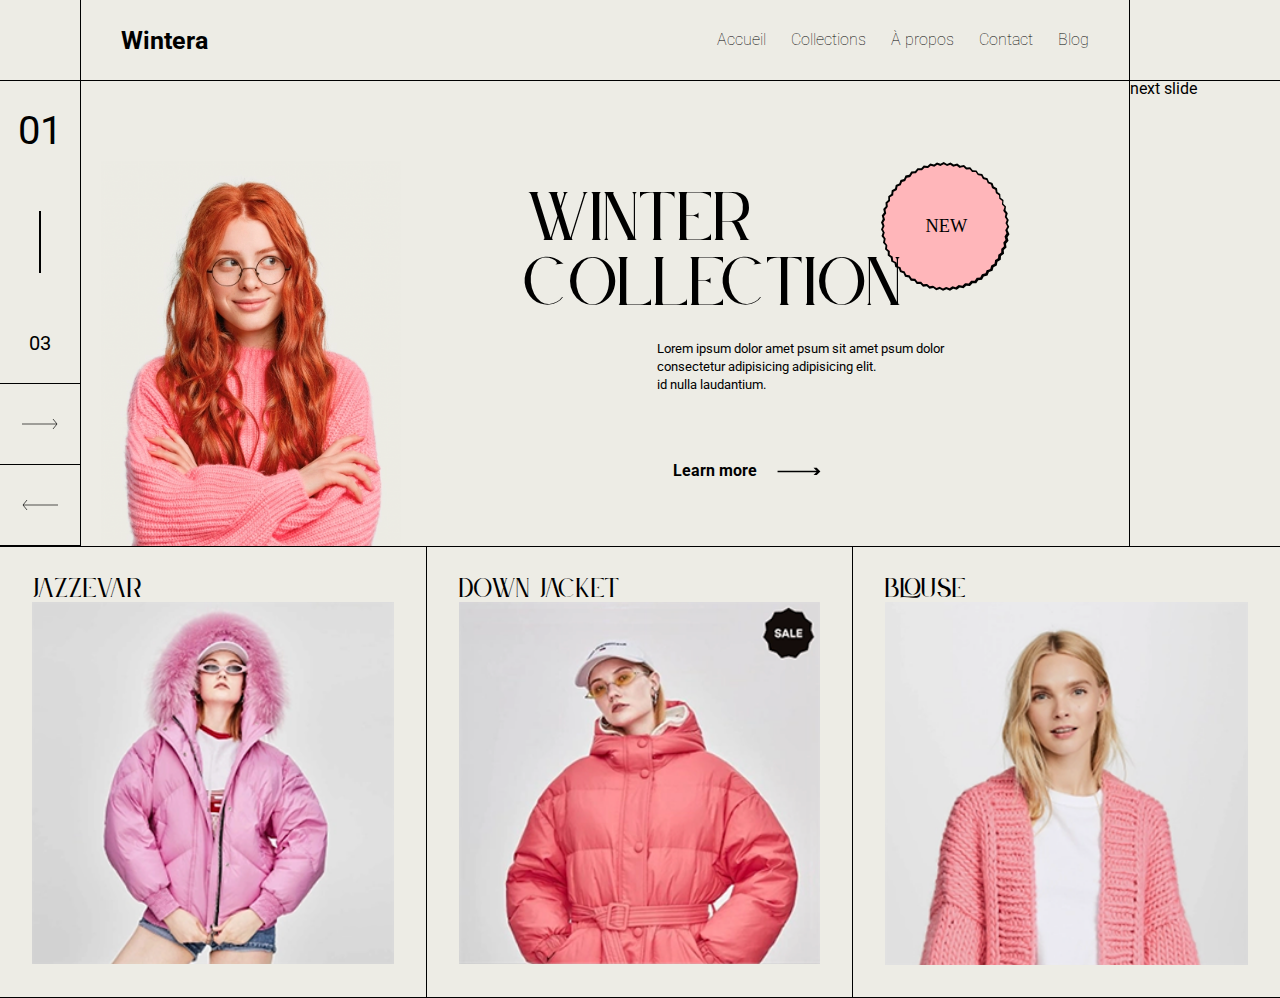
==== index.html @ 574fd21c "test xav" ====
<!DOCTYPE html>
<html lang="fr">

<head>
  <meta charset="UTF-8" />
  <meta http-equiv="X-UA-Compatible" content="IE=edge" />
  <link rel="stylesheet" href="style.css">
  <meta name="viewport" content="width=device-width, initial-scale=1.0" />
  <link rel="stylesheet" href="https://cdnjs.cloudflare.com/ajax/libs/font-awesome/6.3.0/css/all.min.css"
    integrity="sha512-SzlrxWUlpfuzQ+pcUCosxcglQRNAq/DZjVsC0lE40xsADsfeQoEypE+enwcOiGjk/bSuGGKHEyjSoQ1zVisanQ=="
    crossorigin="anonymous" referrerpolicy="no-referrer" />
  <meta name="description" content="Vêtements femme : Business, Casual et fashion | 
  Shoppez les vêtements de vos rêves. Envie d’une allure stylée et de qualité 
  Découvrez nos collections 100% made in France" />
  <title>Wintera, boutique de vêtement tendance</title>
</head>

<body>
  <header>


    <div class="left-header menu_burger">
      <i class="fa-solid fa-bars"></i>
    </div>


    <div class="middle-header">
      <div class="title_acceuil">
        <a href="Wintera">Wintera</a>
      </div>
      <nav>
        <ul>
          <li>Accueil</li>
          <li>Collections</li>
          <li>À propos</li>
          <li>Contact</li>
          <li>Blog</li>
        </ul>
      </nav>
    </div>

    <div class="right-header">
      <div>
        <i class="fa-solid fa-magnifying-glass"></i>
      </div>
      <div>
        <i class="fa-sharp fa-solid fa-cart-shopping"></i>
      </div>
    </div>

  </header>

  <section class="group_slide">

    <div class="left-group-slide">
      <div>
        <div class="folio3">01</div>
        <div class="border"></div>
        <div class="folio1">03</div>
      </div>

      <div>
        <div class="slide_left">
          <svg width="36" height="12" viewBox="0 0 36 12" fill="none" xmlns="http://www.w3.org/2000/svg">
            <path d="M0 6H35" stroke="black" stroke-width="0.67" stroke-miterlimit="10"/>
            <path d="M31 1L35 6Z" fill="white"/>
            <path d="M31 1L35 6" stroke="black" stroke-width="0.67" stroke-miterlimit="10"/>
            <path d="M31 11L35 6Z" fill="white"/>
            <path d="M31 11L35 6" stroke="black" stroke-width="0.67" stroke-miterlimit="10"/>
            </svg>
            
            
            
        </div>
        <div class="slide_right">
          <svg width="36" height="12" viewBox="0 0 36 12" fill="none" xmlns="http://www.w3.org/2000/svg">
            <path d="M36 6L1 6" stroke="black" stroke-width="0.67" stroke-miterlimit="10"/>
            <path d="M5 11L1 6Z" fill="white"/>
            <path d="M5 11L1 6" stroke="black" stroke-width="0.67" stroke-miterlimit="10"/>
            <path d="M5 1L1 6Z" fill="white"/>
            <path d="M5 1L1 6" stroke="black" stroke-width="0.67" stroke-miterlimit="10"/>
            </svg>
            
        </div>
      </div>

    </div>

    <div class="portrait_section">
      <img src="images/portrait_collection.png" alt="portrait collection">
    </div>

    <div class="collection">

      <h1>WINTER <br>COLLECTION</h1>
      <div class="past_new">
      <img src="images/pastille_new.svg" alt="new">
    </div>
      <p>Lorem ipsum dolor amet psum sit amet psum dolor <br>consectetur adipisicing adipisicing elit. <br>
        id nulla laudantium.</p>
      
      <div class="fleche_lien">
        <a href="Learn more">Learn more</a>
        <img src="images/fleche_lien.svg" alt="icone fleche droite">
      </div>


    </div>

    <div class="right_group_slide">
      next slide
    </div>

  </section>





  <section class="cards">
    <div>
      <h2>JAZZEVAR</h2>
      <img src="images/JAZZEVAR.png" alt="Doudoune rose avec capuche fourrure">
    </div>
    <div>
      <h2>DOWN JACKET</h2>
      <img src="images/down_jacket_rose.png" alt="Doudoune longue rose avec capuche et ceinture">
    </div>
    <div>
      <h2>BLOUSE</h2>
      <img src="images/gilet_rose.png" alt="gilet rose">
    </div>
  
  </section>


</body>

</html>
---- style.css ----
@import url("https://fonts.googleapis.com/css2?family=Open+Sans:wght@300&family=Roboto:wght@300;400&display=swap");
html,
body,
div,
span,
applet,
object,
iframe,
h1,
h2,
h3,
h4,
h5,
h6,
p,
blockquote,
pre,
a,
abbr,
acronym,
address,
big,
cite,
code,
del,
dfn,
em,
img,
ins,
kbd,
q,
s,
samp,
small,
strike,
strong,
sub,
sup,
tt,
var,
b,
u,
i,
center,
dl,
dt,
dd,
ol,
ul,
li,
fieldset,
form,
label,
legend,
table,
caption,
tbody,
tfoot,
thead,
tr,
th,
td,
article,
aside,
canvas,
details,
embed,
figure,
figcaption,
footer,
header,
hgroup,
menu,
nav,
output,
ruby,
section,
summary,
time,
mark,
audio,
video {
  margin: 0;
  padding: 0;
  border: 0;
  font-size: 100%;
  font: inherit;
  vertical-align: baseline;
}

article,
aside,
details,
figcaption,
figure,
footer,
header,
hgroup,
menu,
nav,
section {
  display: block;
}

body {
  line-height: 1;
}

ol,
ul {
  list-style: none;
}

blockquote,
q {
  quotes: none;
}

blockquote:before,
blockquote:after,
q:before,
q:after {
  content: "";
  content: none;
}

table {
  border-collapse: collapse;
  border-spacing: 0;
}

img {
  display: block;
}

@font-face {
  font-family: "Le Jour Serif Personal Use";
  src: url("/fonts/LeJour-Serif.eot");
  src: url("/fonts/LeJour-Serif.eot?#iefix") format("embedded-opentype"), url("/fonts/LeJour-Serif.woff2") format("woff2"), url("/fonts/LeJour-Serif.woff") format("woff"), url("/fonts/LeJour-Serif.ttf") format("truetype"), url("/fonts/LeJour-Serif.svg#LeJour-Serif") format("svg");
  font-weight: normal;
  font-style: normal;
  font-display: swap;
}
.jourSerif, h1 {
  font-family: "Le Jour Serif Personal Use";
}

.Roboto, header .middle-header ul li, .title_acceuil a, body {
  font-family: "Roboto", sans-serif;
}

body {
  background-color: #edece5;
}

.menu_burger {
  color: #000000;
  cursor: pointer;
  transition: 0.8s;
}
.menu_burger:hover {
  color: #ffb6ba;
}

ul {
  display: flex;
  cursor: cell;
}

li {
  transition: 0.8s;
}
li:hover {
  color: #ffb6ba;
}

.fa-magnifying-glass {
  transition: 0.8s;
  cursor: pointer;
}
.fa-magnifying-glass:hover {
  color: #ffb6ba;
}

.title_acceuil a {
  text-decoration: none;
  color: black;
  font-size: 25px;
}

header {
  border-bottom: solid 1px;
  height: 80px;
  color: black;
  display: flex;
}
header .middle-header {
  flex: 1;
  display: flex;
  align-items: center;
  justify-content: space-between;
  padding: 0 40px;
  border-right: 1px solid black;
}
header .middle-header ul {
  display: flex;
  flex-wrap: wrap;
  align-items: center;
  gap: 25px;
}
header .middle-header ul li {
  font-weight: lighter;
}
header .left-header {
  width: 80px;
  height: 100%;
  display: flex;
  justify-content: center;
  align-items: center;
  border-right: 1px solid black;
}
header .left-header .fa-bars {
  font-size: 25px;
}
header .fa-cart-shopping {
  font-size: 20px;
  padding: 15px;
  transition: 0.8s;
  cursor: pointer;
}
header .fa-cart-shopping:hover {
  color: #ffb6ba;
}
header .right-header {
  width: 150px;
  height: 100%;
  display: flex;
  justify-content: center;
  align-items: center;
}
header .right-header .fa-magnifying-glass {
  font-size: 20px;
  padding: 15px;
}

.group_slide {
  display: flex;
}
.group_slide > div:nth-child(1) {
  border-right: 1px solid black;
}
.group_slide > div:last-child {
  border-left: 1px solid black;
}
.group_slide .left-group-slide {
  display: flex;
  flex-direction: column;
  width: 80px;
}
.group_slide .left-group-slide > div:nth-child(1) {
  height: calc(100% - 160px);
  display: flex;
  flex-direction: column;
  align-items: center;
  justify-content: space-around;
  border-bottom: solid 1px;
}
.group_slide .left-group-slide > div:nth-child(1) .border {
  border: solid 1px #000;
  height: 60px;
}
.group_slide .left-group-slide .folio1 {
  font-family: "Roboto", sans-serif;
  font-size: 20px;
  text-align: center;
}
.group_slide .left-group-slide .folio3 {
  font-family: "Roboto", sans-serif;
  font-size: 40px;
  text-align: center;
}
.group_slide .left-group-slide .slide_left {
  height: 80px;
  display: flex;
  justify-content: center;
  align-items: center;
  border-bottom: solid 1px;
}
.group_slide .left-group-slide .slide_left:hover {
  background-color: #000000;
}
.group_slide .left-group-slide .slide_left:hover svg path {
  stroke: white;
  fill: white;
}
.group_slide .left-group-slide .slide_right {
  height: 80px;
  display: flex;
  justify-content: center;
  align-items: center;
  border-bottom: solid 1px;
}
.group_slide .left-group-slide .slide_right:hover {
  background-color: #000000;
}
.group_slide .left-group-slide .slide_right:hover svg path {
  stroke: white;
  fill: white;
}
.group_slide .collection {
  flex: 1;
}
.group_slide .collection h1 {
  font-size: 60px;
  line-height: 65px;
  padding-top: 80px;
  padding-right: 100px;
  z-index: 1;
}
.group_slide .collection p {
  font-size: small;
  padding-top: 20px;
  line-height: 18px;
  padding-left: 70px;
}

.right_group_slide {
  width: 150px;
}

.portrait_section img {
  height: auto;
  width: 300px;
  padding-top: 80px;
  padding-left: 20px;
}

.collection {
  display: flex;
  flex-direction: column;
  justify-content: center;
  align-items: center;
}
.collection .past_new {
  display: flex;
  top: 150px;
  right: 260px;
  position: absolute;
  width: 150px;
}

.group_slide {
  border-bottom: solid 1px;
}

.cards {
  display: grid;
  grid-template-columns: repeat(3, 1fr);
  grid-template-rows: 1fr;
  position: relative;
  border-bottom: solid 1px;
}
.cards:hover {
  cursor: pointer;
}
.cards div {
  display: block;
  padding: 2rem;
}
.cards div:not(:last-child) {
  border-right: solid 1px;
}
.cards div img {
  width: 100%;
}
.cards h2 {
  font-family: "Le Jour Serif Personal Use";
  font-size: 23px;
}

a {
  text-decoration: none;
  color: #000;
  font-weight: bold;
}

.fleche_lien {
  display: flex;
  align-items: center;
  width: 100%;
  justify-content: center;
  flex-direction: row;
  margin-top: 30px;
}
.fleche_lien img {
  width: 100px;
}/*# sourceMappingURL=style.css.map */
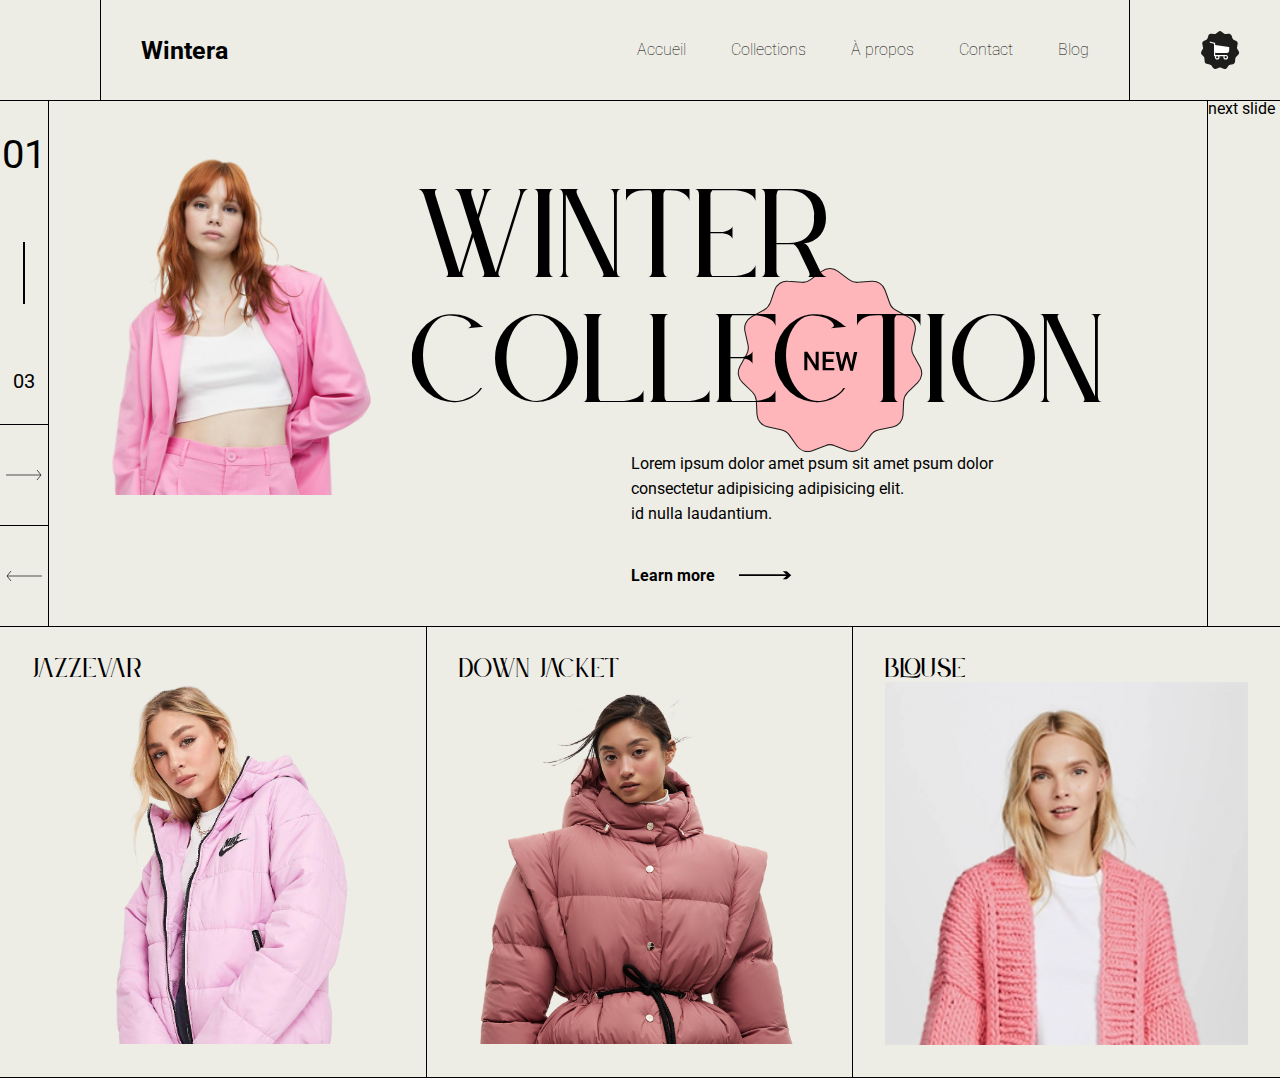
==== commit f17dbb55: "corrections" ====
--- a/index.html
+++ b/index.html
@@ -44,7 +44,7 @@
         <i class="fa-solid fa-magnifying-glass"></i>
       </div>
       <div>
-        <i class="fa-sharp fa-solid fa-cart-shopping"></i>
+        <img src="images/panier.svg" alt="panier" class="cart-shopping">
       </div>
     </div>
 
@@ -62,25 +62,25 @@
       <div>
         <div class="slide_left">
           <svg width="36" height="12" viewBox="0 0 36 12" fill="none" xmlns="http://www.w3.org/2000/svg">
-            <path d="M0 6H35" stroke="black" stroke-width="0.67" stroke-miterlimit="10"/>
-            <path d="M31 1L35 6Z" fill="white"/>
-            <path d="M31 1L35 6" stroke="black" stroke-width="0.67" stroke-miterlimit="10"/>
-            <path d="M31 11L35 6Z" fill="white"/>
-            <path d="M31 11L35 6" stroke="black" stroke-width="0.67" stroke-miterlimit="10"/>
-            </svg>
-            
-            
-            
+            <path d="M0 6H35" stroke="black" stroke-width="0.67" stroke-miterlimit="10" />
+            <path d="M31 1L35 6Z" fill="white" />
+            <path d="M31 1L35 6" stroke="black" stroke-width="0.67" stroke-miterlimit="10" />
+            <path d="M31 11L35 6Z" fill="white" />
+            <path d="M31 11L35 6" stroke="black" stroke-width="0.67" stroke-miterlimit="10" />
+          </svg>
+
+
+
         </div>
         <div class="slide_right">
           <svg width="36" height="12" viewBox="0 0 36 12" fill="none" xmlns="http://www.w3.org/2000/svg">
-            <path d="M36 6L1 6" stroke="black" stroke-width="0.67" stroke-miterlimit="10"/>
-            <path d="M5 11L1 6Z" fill="white"/>
-            <path d="M5 11L1 6" stroke="black" stroke-width="0.67" stroke-miterlimit="10"/>
-            <path d="M5 1L1 6Z" fill="white"/>
-            <path d="M5 1L1 6" stroke="black" stroke-width="0.67" stroke-miterlimit="10"/>
-            </svg>
-            
+            <path d="M36 6L1 6" stroke="black" stroke-width="0.67" stroke-miterlimit="10" />
+            <path d="M5 11L1 6Z" fill="white" />
+            <path d="M5 11L1 6" stroke="black" stroke-width="0.67" stroke-miterlimit="10" />
+            <path d="M5 1L1 6Z" fill="white" />
+            <path d="M5 1L1 6" stroke="black" stroke-width="0.67" stroke-miterlimit="10" />
+          </svg>
+
         </div>
       </div>
 
@@ -94,22 +94,22 @@
 
       <h1>WINTER <br>COLLECTION</h1>
       <div class="past_new">
-      <img src="images/pastille_new.svg" alt="new">
-    </div>
-      <p>Lorem ipsum dolor amet psum sit amet psum dolor <br>consectetur adipisicing adipisicing elit. <br>
-        id nulla laudantium.</p>
-      
-      <div class="fleche_lien">
-        <a href="Learn more">Learn more</a>
-        <img src="images/fleche_lien.svg" alt="icone fleche droite">
+        <img src="images/pastille_new.svg" alt="new">
+      </div>
+      <div>
+        <p>Lorem ipsum dolor amet psum sit amet psum dolor <br>consectetur adipisicing adipisicing elit. <br>
+          id nulla laudantium.</p>
+
+        <div class="fleche_lien">
+          <a href="Learn more">Learn more</a>
+          <img src="images/fleche_lien.svg" alt="icone fleche droite">
+        </div>
+      </div>
       </div>
 
-
-    </div>
-
-    <div class="right_group_slide">
-      next slide
-    </div>
+      <div class="right_group_slide">
+        next slide
+      </div>
 
   </section>
 
@@ -120,7 +120,7 @@
   <section class="cards">
     <div>
       <h2>JAZZEVAR</h2>
-      <img src="images/JAZZEVAR.png" alt="Doudoune rose avec capuche fourrure">
+      <img src="images/jazz-test.png" alt="Doudoune rose avec capuche fourrure">
     </div>
     <div>
       <h2>DOWN JACKET</h2>
@@ -130,7 +130,7 @@
       <h2>BLOUSE</h2>
       <img src="images/gilet_rose.png" alt="gilet rose">
     </div>
-  
+
   </section>
 
 
--- a/style.css
+++ b/style.css
@@ -164,7 +164,7 @@
 
 ul {
   display: flex;
-  cursor: cell;
+  cursor: pointer;
 }
 
 li {
@@ -190,7 +190,7 @@
 
 header {
   border-bottom: solid 1px;
-  height: 80px;
+  height: 100px;
   color: black;
   display: flex;
 }
@@ -206,13 +206,13 @@
   display: flex;
   flex-wrap: wrap;
   align-items: center;
-  gap: 25px;
+  gap: 45px;
 }
 header .middle-header ul li {
   font-weight: lighter;
 }
 header .left-header {
-  width: 80px;
+  width: 100px;
   height: 100%;
   display: flex;
   justify-content: center;
@@ -222,14 +222,13 @@
 header .left-header .fa-bars {
   font-size: 25px;
 }
-header .fa-cart-shopping {
-  font-size: 20px;
+header .cart-shopping {
   padding: 15px;
   transition: 0.8s;
   cursor: pointer;
 }
-header .fa-cart-shopping:hover {
-  color: #ffb6ba;
+header .cart-shopping:hover {
+  fill: #ffb6ba;
 }
 header .right-header {
   width: 150px;
@@ -242,6 +241,10 @@
   font-size: 20px;
   padding: 15px;
 }
+header .right-header .cart-shopping {
+  height: 40px;
+  width: 40px;
+}
 
 .group_slide {
   display: flex;
@@ -255,10 +258,10 @@
 .group_slide .left-group-slide {
   display: flex;
   flex-direction: column;
-  width: 80px;
+  width: 100px;
 }
 .group_slide .left-group-slide > div:nth-child(1) {
-  height: calc(100% - 160px);
+  height: calc(100% - 100px);
   display: flex;
   flex-direction: column;
   align-items: center;
@@ -280,7 +283,7 @@
   text-align: center;
 }
 .group_slide .left-group-slide .slide_left {
-  height: 80px;
+  height: 100px;
   display: flex;
   justify-content: center;
   align-items: center;
@@ -294,11 +297,10 @@
   fill: white;
 }
 .group_slide .left-group-slide .slide_right {
-  height: 80px;
-  display: flex;
-  justify-content: center;
-  align-items: center;
-  border-bottom: solid 1px;
+  height: 100px;
+  display: flex;
+  justify-content: center;
+  align-items: center;
 }
 .group_slide .left-group-slide .slide_right:hover {
   background-color: #000000;
@@ -311,17 +313,16 @@
   flex: 1;
 }
 .group_slide .collection h1 {
-  font-size: 60px;
-  line-height: 65px;
+  font-size: 110px;
+  line-height: 125px;
   padding-top: 80px;
   padding-right: 100px;
   z-index: 1;
 }
 .group_slide .collection p {
-  font-size: small;
+  font-size: 1rem;
   padding-top: 20px;
-  line-height: 18px;
-  padding-left: 70px;
+  line-height: 25px;
 }
 
 .right_group_slide {
@@ -330,9 +331,7 @@
 
 .portrait_section img {
   height: auto;
-  width: 300px;
-  padding-top: 80px;
-  padding-left: 20px;
+  width: 100%;
 }
 
 .collection {
@@ -343,10 +342,10 @@
 }
 .collection .past_new {
   display: flex;
-  top: 150px;
-  right: 260px;
+  top: 260px;
+  right: 350px;
   position: absolute;
-  width: 150px;
+  width: 200px;
 }
 
 .group_slide {
@@ -388,9 +387,7 @@
   display: flex;
   align-items: center;
   width: 100%;
-  justify-content: center;
   flex-direction: row;
-  margin-top: 30px;
 }
 .fleche_lien img {
   width: 100px;
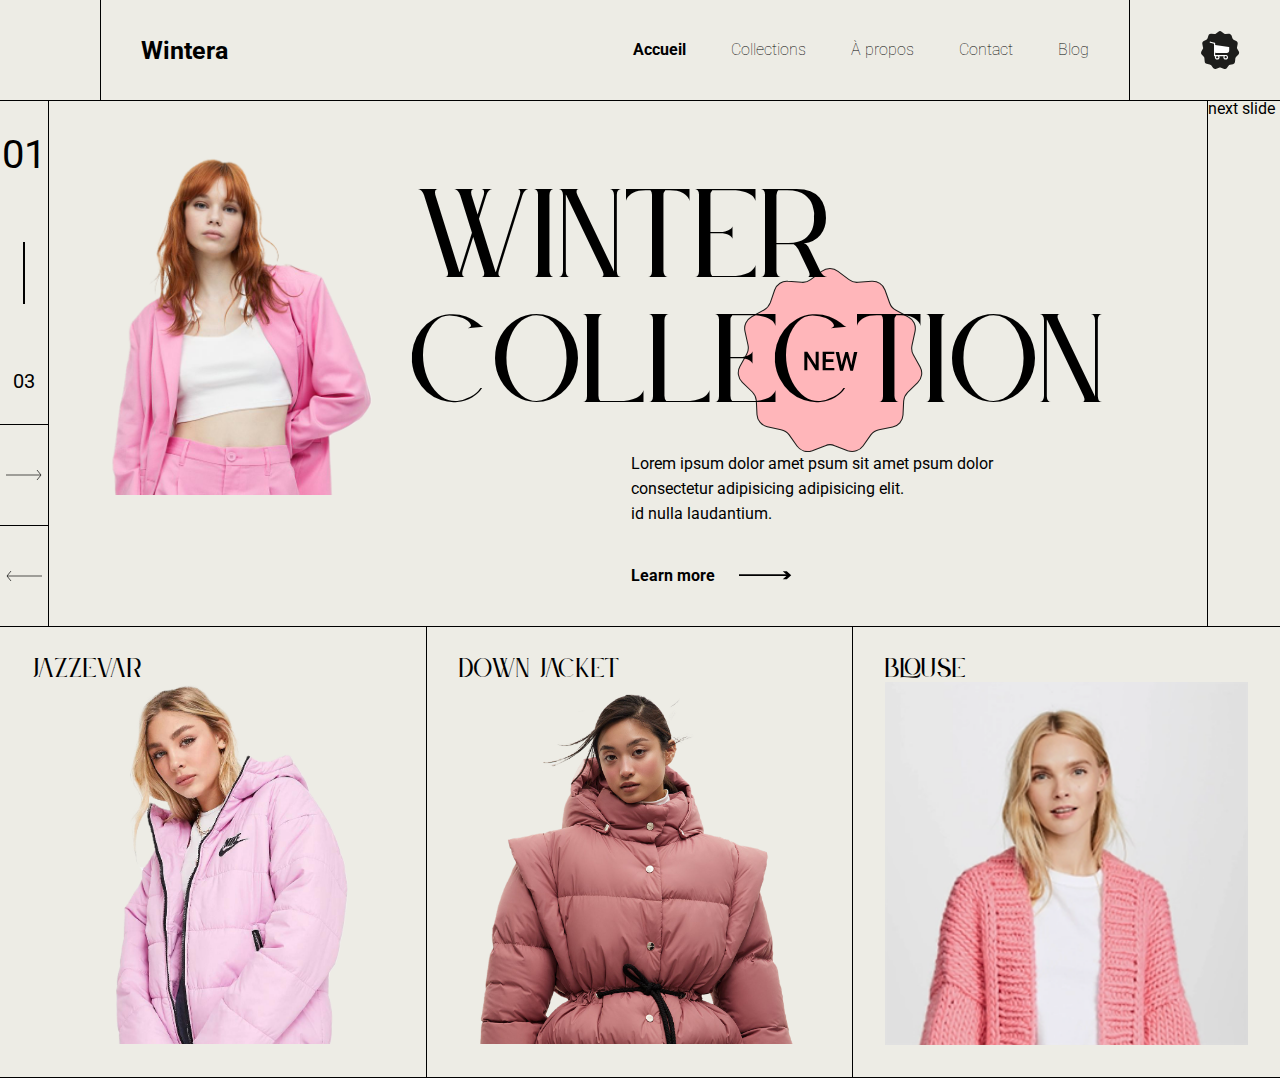
==== commit 89bc20d1: "Auto stash before merge of "master" and "origin/master"" ====
--- a/index.html
+++ b/index.html
@@ -30,7 +30,7 @@
       </div>
       <nav>
         <ul>
-          <li>Accueil</li>
+          <li><a href="">Accueil</a></li>
           <li>Collections</li>
           <li>À propos</li>
           <li>Contact</li>
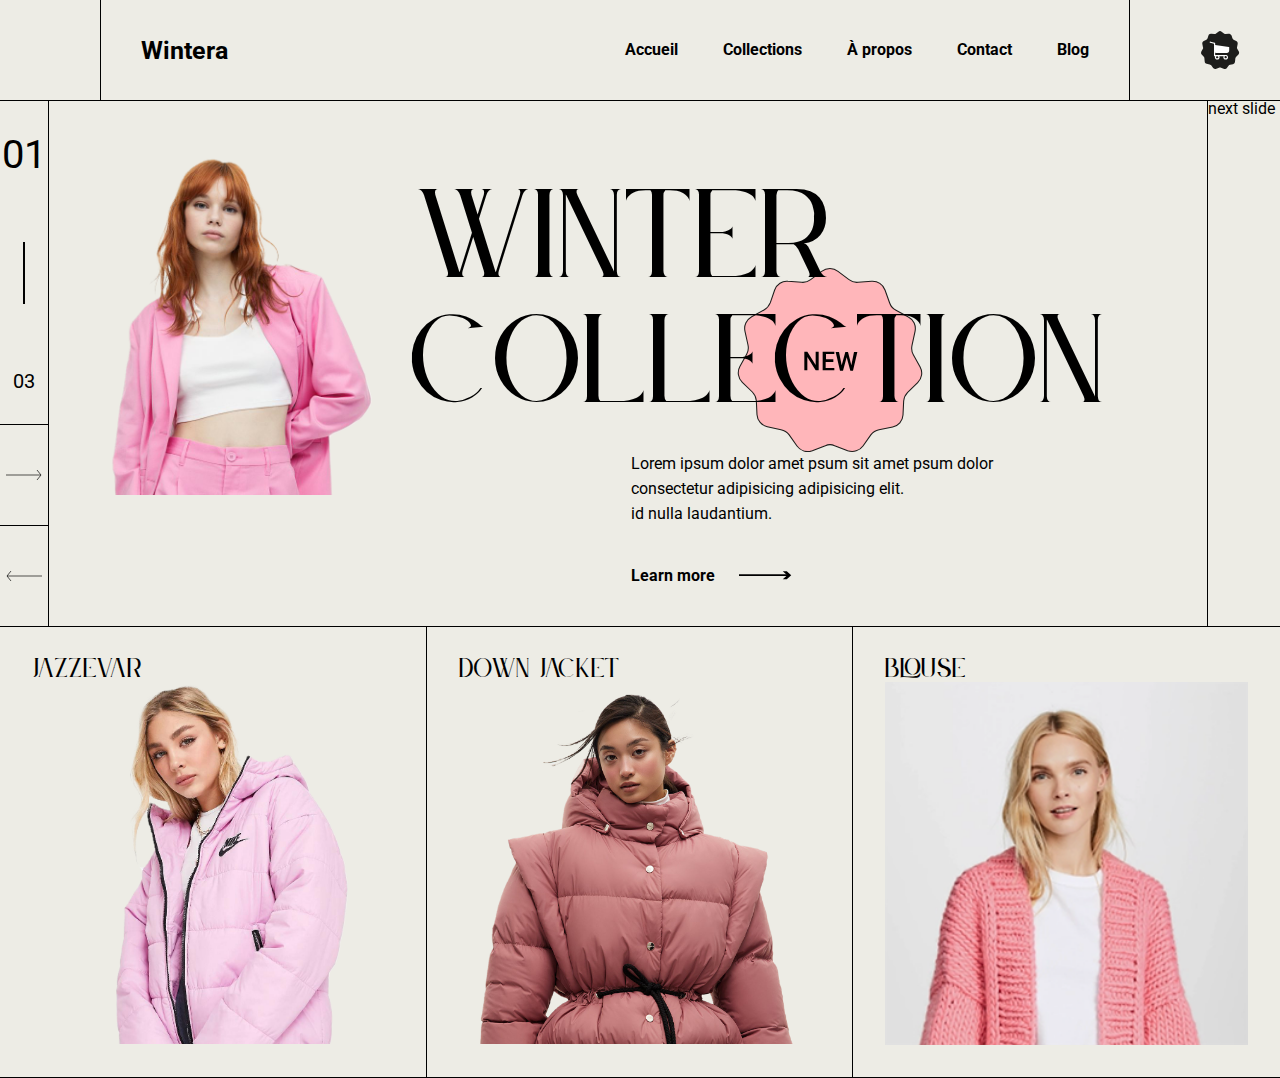
==== commit ec0bc269: "build header with nav" ====
--- a/index.html
+++ b/index.html
@@ -29,12 +29,26 @@
         <a href="Wintera">Wintera</a>
       </div>
       <nav>
-        <ul>
-          <li><a href="">Accueil</a></li>
-          <li>Collections</li>
-          <li>À propos</li>
-          <li>Contact</li>
-          <li>Blog</li>
+        <ul class="nav-list">
+          <li class="nav-item">
+            <a href="#" title="Accueil">Accueil</a>
+          </li>
+
+          <li class="nav-item">
+            <a href="#" title="Collections">Collections</a>
+          </li>
+
+          <li class="nav-item">
+            <a href="#" title="Collections">À propos</a>
+          </li>
+
+          <li class="nav-item">
+            <a href="#" title="Collections">Contact</a>
+          </li>
+
+          <li class="nav-item">
+            <a href="#" title="Collections">Blog</a>
+          </li>
         </ul>
       </nav>
     </div>
@@ -105,11 +119,11 @@
           <img src="images/fleche_lien.svg" alt="icone fleche droite">
         </div>
       </div>
-      </div>
+    </div>
 
-      <div class="right_group_slide">
-        next slide
-      </div>
+    <div class="right_group_slide">
+      next slide
+    </div>
 
   </section>
 
--- a/style.css
+++ b/style.css
@@ -162,15 +162,41 @@
   color: #ffb6ba;
 }
 
-ul {
-  display: flex;
+nav {
+  height: 100%;
+}
+nav .nav-list {
+  display: flex;
+  height: 100%;
   cursor: pointer;
 }
-
-li {
+nav .nav-list .nav-item {
   transition: 0.8s;
-}
-li:hover {
+  height: 100%;
+  position: relative;
+}
+nav .nav-list .nav-item:hover::after {
+  display: block;
+}
+nav .nav-list .nav-item::after {
+  display: none;
+  content: "";
+  position: absolute;
+  bottom: 0;
+  left: 0;
+  width: 100%;
+  width: 10px;
+  height: 10px;
+  border-radius: 20px;
+  background: #000000;
+}
+nav .nav-list .nav-item a {
+  display: flex;
+  align-items: center;
+  justify-content: center;
+  height: 100%;
+}
+nav .nav-list .nav-item a:hover {
   color: #ffb6ba;
 }
 
